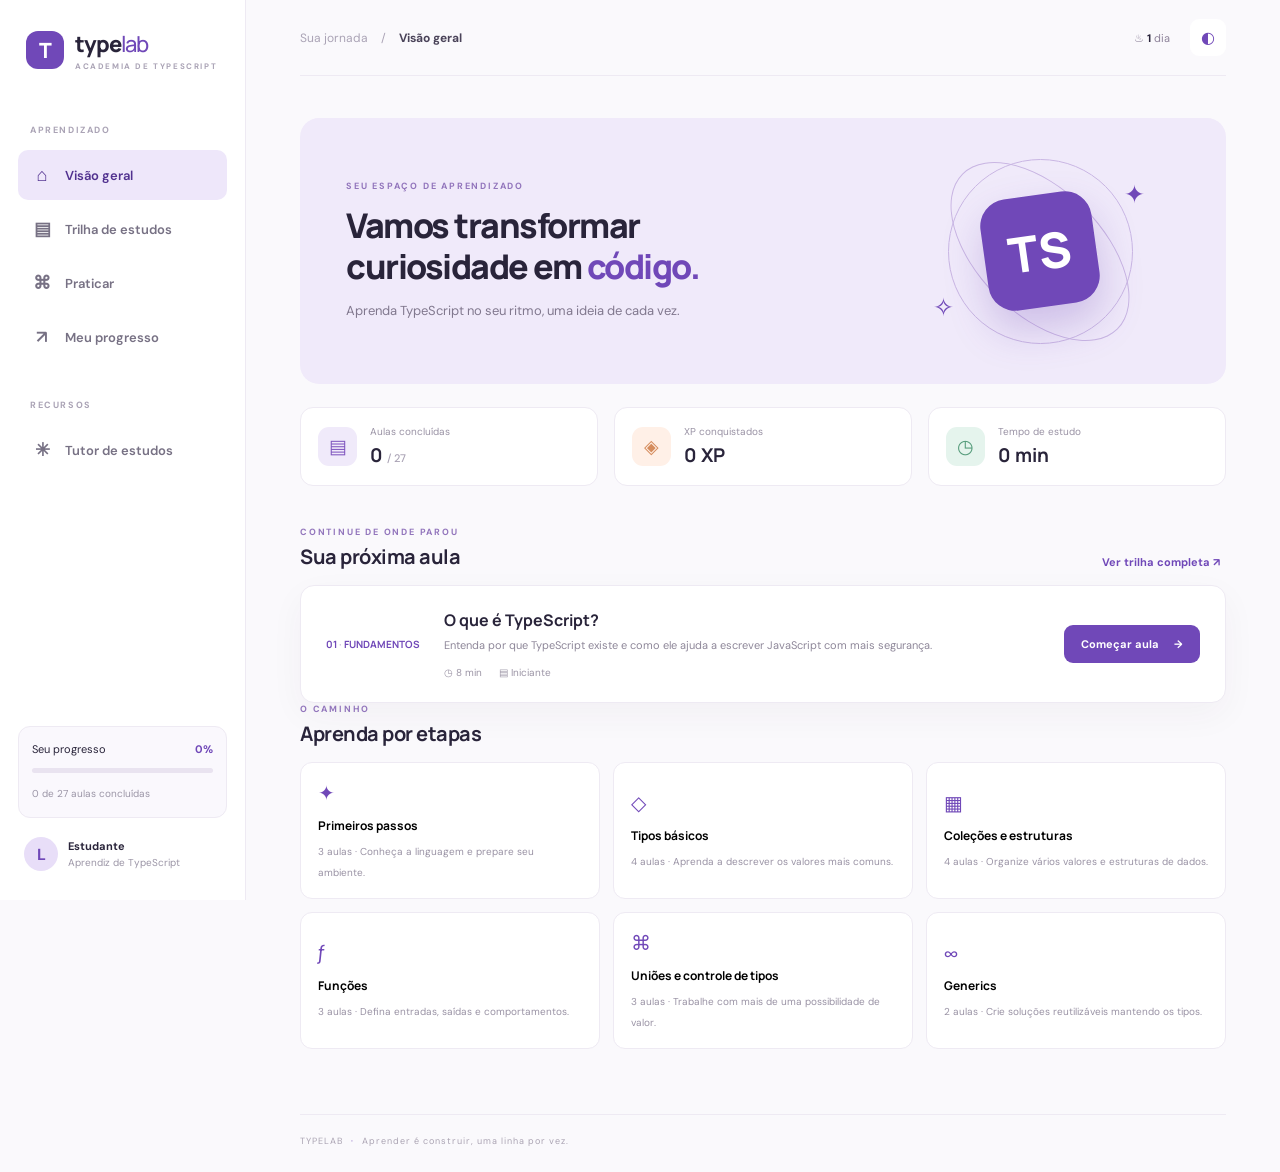
==== typelab/index.html @ 47ef9929 "Correct TypeLab lesson count" ====
<!doctype html>
<html lang="pt-BR">
<head>
<meta charset="utf-8">
<meta name="viewport" content="width=device-width,initial-scale=1">
<meta name="theme-color" content="#6d42b5">
<meta name="description" content="Aprenda TypeScript do zero com aulas, exemplos e exercícios práticos.">
<title>TypeLab — Aprenda TypeScript</title>
<link rel="preconnect" href="https://fonts.googleapis.com">
<link href="https://fonts.googleapis.com/css2?family=DM+Sans:wght@400;500;600;700&family=Manrope:wght@500;600;700;800&display=swap" rel="stylesheet">
<link rel="stylesheet" href="style.css">
</head>
<body>
<div class="app">
<aside class="sidebar" id="sidebar">
  <a class="brand" href="#"><span class="brand-mark">T</span><span>type<span class="brand-light">lab</span><small>ACADEMIA DE TYPESCRIPT</small></span></a>
  <div class="side-label">APRENDIZADO</div>
  <button class="nav active" data-view="home"><span>⌂</span> Visão geral</button>
  <button class="nav" data-view="course"><span>▤</span> Trilha de estudos</button>
  <button class="nav" data-view="practice"><span>⌘</span> Praticar</button>
  <button class="nav" data-view="progress"><span>↗</span> Meu progresso</button>
  <div class="side-label second">RECURSOS</div>
  <button class="nav" data-view="tutor"><span>✳</span> Tutor de estudos</button>
  <div class="sidebar-bottom"><div class="mini-progress"><div class="mini-top"><span>Seu progresso</span><b id="sidePercent">0%</b></div><div class="progress-track"><i id="sideBar"></i></div><small id="sideDone">0 de 28 aulas concluídas</small></div><div class="profile"><div class="avatar">L</div><div><b>Estudante</b><small>Aprendiz de TypeScript</small></div></div></div>
</aside>
<main class="main">
<header class="topbar"><button class="mobile-menu" id="menuBtn">☰</button><div class="crumb">Sua jornada <span>/</span> <b id="crumbName">Visão geral</b></div><div class="top-actions"><span class="streak">♨ <b id="streak">1</b> dia</span><button class="theme-btn" id="themeBtn" title="Alternar tema">◐</button></div></header>
<section class="view active" id="view-home">
  <div class="welcome"><div><div class="eyebrow">SEU ESPAÇO DE APRENDIZADO</div><h1>Vamos transformar<br>curiosidade em <em>código.</em></h1><p>Aprenda TypeScript no seu ritmo, uma ideia de cada vez.</p></div><div class="welcome-art"><div class="orbit orbit-one"></div><div class="orbit orbit-two"></div><div class="ts-logo">TS</div><span class="spark s1">✦</span><span class="spark s2">✧</span></div></div>
  <div class="stats"><article><span class="stat-icon lilac">▤</span><div><small>Aulas concluídas</small><strong id="statLessons">0 <i>/ 28</i></strong></div></article><article><span class="stat-icon peach">◈</span><div><small>XP conquistados</small><strong id="statXP">0 XP</strong></div></article><article><span class="stat-icon mint">◷</span><div><small>Tempo de estudo</small><strong id="statTime">0 min</strong></div></article></div>
  <div class="section-heading"><div><div class="eyebrow">CONTINUE DE ONDE PAROU</div><h2>Sua próxima aula</h2></div><button class="text-btn" data-go="course">Ver trilha completa ↗</button></div>
  <article class="continue-card"><div class="lesson-number">01 <span>·</span> FUNDAMENTOS</div><div class="continue-content"><h3>O que é TypeScript?</h3><p>Entenda por que TypeScript existe e como ele ajuda a escrever JavaScript com mais segurança.</p><div class="lesson-meta"><span>◷ 8 min</span><span>▤ Iniciante</span></div></div><button class="primary-btn" id="continueBtn">Começar aula <span>→</span></button></article>
  <div class="section-heading"><div><div class="eyebrow">O CAMINHO</div><h2>Aprenda por etapas</h2></div></div>
  <div class="path-grid" id="homeModules"></div>
</section>
<section class="view" id="view-course"><div class="page-heading"><div class="eyebrow">PLANO DE ESTUDOS</div><h1>Sua trilha de <em>TypeScript</em></h1><p>Do primeiro tipo até recursos avançados. Siga na ordem ou explore o que despertar sua curiosidade.</p></div><div id="moduleList" class="module-list"></div></section>
<section class="view" id="view-lesson"><button class="back-link" data-go="course">← Voltar para a trilha</button><div class="lesson-layout"><article class="lesson-main"><div class="eyebrow" id="lessonKicker"></div><h1 id="lessonTitle"></h1><div class="lesson-meta"><span id="lessonTime">◷ 8 min</span><span>▤ Aula guiada</span></div><div id="lessonBody" class="lesson-body"></div><div class="lesson-footer"><button class="secondary-btn" id="prevLesson">← Anterior</button><button class="primary-btn" id="finishLesson">Concluir aula <span>✓</span></button><button class="secondary-btn" id="nextLesson">Próxima →</button></div></article><aside class="lesson-aside"><b>Nesta aula</b><p>Leia com calma, teste os exemplos e faça o exercício ao final.</p><div class="aside-note"><span>✳</span><b>Dica de estudo</b><p>Não tente decorar tudo. Entenda o motivo de cada tipo e pratique com exemplos pequenos.</p></div></aside></div></section>
<section class="view" id="view-practice"><div class="page-heading"><div class="eyebrow">FIXE O CONHECIMENTO</div><h1>Hora de <em>praticar.</em></h1><p>Questões rápidas para conferir se os conceitos ficaram claros.</p></div><div class="practice-panel" id="practicePanel"></div></section>
<section class="view" id="view-progress"><div class="page-heading"><div class="eyebrow">SEU DESENVOLVIMENTO</div><h1>Pequenos passos,<br><em>grandes avanços.</em></h1><p>Seu histórico de aprendizado fica salvo neste navegador.</p></div><div class="progress-overview"><div class="big-progress"><div class="progress-ring" id="progressRing"><span id="progressNumber">0%</span></div><b>Trilha concluída</b><small id="progressLabel">0 de 24 aulas</small></div><div class="progress-details"><div><small>XP acumulados</small><strong id="progressXP">0</strong></div><div><small>Aulas finalizadas</small><strong id="progressLessons">0</strong></div><div><small>Questões respondidas</small><strong id="progressQuestions">0</strong></div></div></div><h2 class="subheading">Conquistas</h2><div class="badges" id="badges"></div></section>
<section class="view" id="view-tutor"><div class="page-heading"><div class="eyebrow">APOIO AO APRENDIZADO</div><h1>Seu espaço para <em>perguntar.</em></h1><p>Consulte explicações rápidas e exemplos sobre os assuntos do curso.</p></div><div class="tutor-box"><div class="tutor-head"><div class="tutor-avatar">✳</div><div><b>Assistente TypeLab</b><small>Ajuda de estudos · respostas locais</small></div><span class="online-dot"></span></div><div class="chat-messages" id="chatMessages"><div class="message bot">Oi! 👋 Sou seu apoio de estudos. Pergunte sobre tipos, funções, interfaces, generics ou qualquer assunto da trilha. Também posso explicar um exemplo passo a passo.</div></div><div class="suggestions"><button>O que é uma interface?</button><button>Qual a diferença entre any e unknown?</button><button>Explique generics</button></div><form id="chatForm" class="chat-form"><input id="chatInput" placeholder="Escreva sua dúvida..." autocomplete="off"><button class="primary-btn">Enviar ↑</button></form><small class="local-note">Esta versão responde com uma base de explicações integrada. Correção generativa de código por IA exige conectar um serviço de IA com chave privada em um backend.</small></div></section>
<footer>TYPELAB <span>·</span> Aprender é construir, uma linha por vez.</footer>
</main></div>
<script src="app.js"></script>
</body></html>
---- typelab/style.css ----
:root{--purple:#7048b8;--purple-dark:#51318f;--purple-soft:#eee7fa;--ink:#29243a;--muted:#827c91;--line:#eeeaf3;--paper:#fff;--bg:#faf9fc;--mint:#e5f4ed;--peach:#fff0e7;--shadow:0 12px 35px #3e24500b}*{box-sizing:border-box}body{margin:0;background:var(--bg);color:var(--ink);font-family:'DM Sans',sans-serif}button{font:inherit;cursor:pointer}.app{min-height:100vh}.sidebar{width:246px;background:#fff;border-right:1px solid var(--line);position:fixed;inset:0 auto 0 0;padding:29px 18px;display:flex;flex-direction:column;z-index:5}.brand{display:flex;align-items:center;gap:11px;text-decoration:none;color:var(--ink);font:800 22px Manrope;margin:0 0 53px 8px;letter-spacing:-1px}.brand-mark{width:38px;height:38px;border-radius:12px;background:var(--purple);color:#fff;display:grid;place-items:center;font:800 21px Manrope}.brand-light{color:var(--purple);font-weight:500}.brand small{display:block;font:700 8px 'DM Sans';letter-spacing:1.6px;color:#aaa3b5;margin-top:2px}.side-label{font-size:9px;letter-spacing:1.6px;color:#aaa3b5;font-weight:700;margin:0 0 12px 12px}.side-label.second{margin-top:35px}.nav{border:0;background:transparent;color:#777184;text-align:left;padding:13px 14px;border-radius:10px;font-size:13px;font-weight:600;margin:2px 0;display:flex;gap:13px;align-items:center}.nav span{font-size:18px;width:20px;text-align:center}.nav.active,.nav:hover{background:var(--purple-soft);color:var(--purple-dark)}.sidebar-bottom{margin-top:auto}.mini-progress{padding:15px 13px;background:#faf8fd;border:1px solid var(--line);border-radius:12px}.mini-top{display:flex;justify-content:space-between;font-size:11px}.mini-top b{color:var(--purple)}.progress-track{height:5px;background:#e9e3f0;border-radius:8px;margin:12px 0 8px;overflow:hidden}.progress-track i{height:100%;display:block;width:0;background:var(--purple);border-radius:8px}.mini-progress small,.profile small{font-size:10px;color:#9b95a6}.profile{display:flex;gap:10px;align-items:center;padding:19px 6px 0}.avatar{width:34px;height:34px;border-radius:50%;background:#e8def8;color:var(--purple);display:grid;place-items:center;font-weight:700}.profile b{font-size:11px;display:block}.profile small{display:block;margin-top:3px}.main{margin-left:246px;padding:0 54px;max-width:1600px}.topbar{height:76px;border-bottom:1px solid var(--line);display:flex;align-items:center;justify-content:space-between}.crumb{font-size:12px;color:#aaa3b5}.crumb span{padding:0 10px}.crumb b{color:#4a4359}.top-actions{display:flex;align-items:center;gap:20px}.streak{font-size:11px;color:#8d8299}.streak b{color:var(--ink)}.theme-btn,.mobile-menu{border:0;background:#fff;color:var(--purple);border-radius:9px;padding:8px 11px}.mobile-menu{display:none}.view{display:none;padding:42px 0 65px;animation:appear .25s ease}.view.active{display:block}@keyframes appear{from{opacity:0;transform:translateY(5px)}to{opacity:1;transform:none}}.welcome{min-height:260px;background:#f0eafa;border-radius:19px;padding:38px 46px;display:flex;align-items:center;justify-content:space-between;overflow:hidden;position:relative}.eyebrow{font-size:9px;font-weight:700;letter-spacing:1.8px;color:#9275bc}.welcome h1,.page-heading h1{font:800 34px/1.2 Manrope;letter-spacing:-1.5px;margin:13px 0}.welcome h1 em,.page-heading h1 em{color:var(--purple);font-style:normal}.welcome p,.page-heading p{font-size:13px;color:#81788e;margin:0;line-height:1.7}.welcome-art{width:230px;height:190px;position:relative;display:grid;place-items:center;margin-right:25px}.ts-logo{width:112px;height:112px;background:var(--purple);border-radius:27px;display:grid;place-items:center;color:white;font:800 49px Manrope;box-shadow:0 20px 40px #6d42b544;transform:rotate(-8deg);z-index:1}.orbit{position:absolute;border:1px solid #c9b6e3;border-radius:50%;width:185px;height:185px}.orbit-two{width:220px;height:125px;transform:rotate(45deg)}.spark{position:absolute;color:var(--purple);font-size:25px}.s1{right:10px;top:22px}.s2{left:8px;bottom:22px}.stats{display:grid;grid-template-columns:repeat(3,1fr);gap:16px;margin:23px 0 40px}.stats article{background:white;border:1px solid var(--line);border-radius:13px;padding:17px;display:flex;align-items:center;gap:13px}.stat-icon{width:39px;height:39px;border-radius:11px;display:grid;place-items:center;font-size:19px}.lilac{background:#f0eafa;color:#8057bf}.peach{background:var(--peach);color:#d58c5d}.mint{background:var(--mint);color:#549b7a}.stats small{font-size:10px;color:#9992a4;display:block;margin-bottom:4px}.stats strong{font:700 19px Manrope}.stats strong i{font:500 11px 'DM Sans';color:#aaa3b5}.section-heading{display:flex;align-items:end;justify-content:space-between;margin:0 0 15px}.section-heading h2,.subheading{font:700 20px Manrope;margin:5px 0 0;letter-spacing:-.5px}.text-btn,.back-link{border:0;background:none;color:var(--purple);font-size:11px;font-weight:700}.continue-card{background:#fff;border:1px solid var(--line);border-radius:14px;padding:23px 25px;display:flex;align-items:center;gap:24px;box-shadow:var(--shadow)}.lesson-number{font:700 10px Manrope;color:var(--purple);white-space:nowrap}.lesson-number span{color:#c4b6d7}.continue-content{flex:1}.continue-content h3{font:700 16px Manrope;margin:0 0 6px}.continue-content p{font-size:11px;color:#8e8799;margin:0 0 11px;line-height:1.6}.lesson-meta{display:flex;gap:17px;color:#9b94a5;font-size:10px}.primary-btn{border:0;background:var(--purple);color:white;padding:12px 17px;border-radius:9px;font-size:11px;font-weight:700;white-space:nowrap;transition:.2s}.primary-btn:hover{background:var(--purple-dark);transform:translateY(-1px)}.primary-btn span{margin-left:12px}.path-grid{display:grid;grid-template-columns:repeat(3,1fr);gap:13px}.path-card{background:white;border:1px solid var(--line);border-radius:12px;padding:17px;cursor:pointer;text-align:left;transition:.2s}.path-card:hover{border-color:#c8b4e4;transform:translateY(-2px)}.path-card .path-icon{font-size:20px;color:var(--purple)}.path-card b{display:block;font:700 12px Manrope;margin:11px 0 5px}.path-card small{font-size:10px;color:#9992a4}.page-heading{margin:5px 0 30px}.page-heading h1{font-size:36px}.module-list{display:grid;gap:12px}.module-card{background:white;border:1px solid var(--line);border-radius:13px;overflow:hidden}.module-head{display:flex;align-items:center;gap:15px;padding:18px 20px;cursor:pointer}.module-icon{width:40px;height:40px;background:var(--purple-soft);color:var(--purple);border-radius:11px;display:grid;place-items:center;font-size:18px}.module-head div:nth-child(2){flex:1}.module-head b{font:700 13px Manrope;display:block}.module-head small{font-size:10px;color:#9c95a6;display:block;margin-top:4px}.module-head .chevron{color:#9d91ad}.module-lessons{display:none;border-top:1px solid var(--line);padding:7px 13px}.module-card.open .module-lessons{display:block}.lesson-row{width:100%;border:0;background:white;display:flex;align-items:center;gap:12px;text-align:left;padding:12px;border-radius:8px}.lesson-row:hover{background:#faf8fd}.lesson-row .check{width:23px;height:23px;border:1px solid #ded7e8;border-radius:50%;display:grid;place-items:center;color:#fff;font-size:11px}.lesson-row.done .check{background:#6ba889;border-color:#6ba889}.lesson-row div{flex:1}.lesson-row b{font-size:11px;display:block}.lesson-row small{font-size:9px;color:#a19aaa}.lesson-row .row-arrow{color:#a99bb9}.lesson-layout{display:grid;grid-template-columns:minmax(0,1fr) 230px;gap:40px;margin-top:20px}.back-link{padding:0;margin-bottom:18px}.lesson-main{background:white;border:1px solid var(--line);border-radius:15px;padding:32px 36px}.lesson-main h1{font:800 29px Manrope;letter-spacing:-1px;margin:9px 0 12px}.lesson-body{font-size:13px;line-height:1.85;color:#625b70}.lesson-body h2{font:700 18px Manrope;color:var(--ink);margin:28px 0 8px}.lesson-body h3{font:700 14px Manrope;color:var(--ink);margin:20px 0 7px}.lesson-body p{margin:9px 0}.lesson-body ul{padding-left:20px}.lesson-body li{margin:5px 0}.code-box{background:#211c30;color:#e8def8;border-radius:10px;padding:17px 19px;margin:15px 0;font:12px/1.8 Consolas,monospace;overflow:auto;white-space:pre}.callout{padding:14px 16px;background:#f3eefb;border-left:3px solid var(--purple);border-radius:6px;margin:18px 0;color:#65547e}.lesson-footer{display:flex;align-items:center;justify-content:space-between;gap:8px;margin-top:30px}.secondary-btn{border:1px solid var(--line);background:white;color:#716a7f;border-radius:8px;padding:11px 13px;font-size:10px;font-weight:700}.lesson-aside{padding-top:10px;font-size:11px;color:#8b8497}.lesson-aside>b{color:var(--ink);font:700 13px Manrope}.aside-note{background:#f0eafa;border-radius:11px;padding:16px;margin-top:24px;color:#6e5b89}.aside-note span{font-size:20px;display:block;margin-bottom:8px}.aside-note b{font-size:11px}.aside-note p{line-height:1.6}.practice-panel{max-width:720px;background:white;border:1px solid var(--line);border-radius:15px;padding:27px}.question-count{font-size:10px;color:#998fa8}.question-text{font:700 19px/1.5 Manrope;margin:18px 0}.answers{display:grid;gap:9px}.answer{border:1px solid var(--line);background:white;text-align:left;border-radius:9px;padding:13px;font-size:12px;color:#625b70}.answer:hover{border-color:#bda6dd}.answer.correct{background:#edf8f1;border-color:#80bf98}.answer.wrong{background:#fff0ef;border-color:#e4a09a}.feedback{margin-top:15px;padding:13px;border-radius:8px;font-size:11px;line-height:1.6;display:none}.feedback.show{display:block}.progress-overview{background:white;border:1px solid var(--line);border-radius:15px;padding:28px;display:flex;align-items:center;gap:50px}.big-progress{display:grid;justify-items:center;gap:8px}.progress-ring{width:125px;height:125px;border-radius:50%;background:conic-gradient(var(--purple) 0deg,#eee9f3 0deg);display:grid;place-items:center;position:relative}.progress-ring:before{content:"";position:absolute;width:99px;height:99px;border-radius:50%;background:white}.progress-ring span{position:relative;font:800 25px Manrope;color:var(--purple)}.big-progress b{font:700 12px Manrope}.big-progress small{font-size:10px;color:#9c95a6}.progress-details{display:grid;grid-template-columns:repeat(3,1fr);gap:35px}.progress-details small{display:block;color:#9992a4;font-size:10px}.progress-details strong{font:800 25px Manrope;display:block;margin-top:7px}.subheading{margin:34px 0 14px}.badges{display:flex;gap:12px;flex-wrap:wrap}.badge{background:white;border:1px solid var(--line);border-radius:10px;padding:14px;min-width:135px}.badge span{font-size:21px}.badge b{display:block;font-size:10px;margin-top:7px}.badge small{font-size:9px;color:#a39baa}.badge.locked{opacity:.4;filter:grayscale(1)}.tutor-box{max-width:760px;background:white;border:1px solid var(--line);border-radius:15px;overflow:hidden}.tutor-head{padding:17px 20px;border-bottom:1px solid var(--line);display:flex;align-items:center;gap:11px}.tutor-avatar{width:36px;height:36px;border-radius:11px;background:var(--purple-soft);color:var(--purple);display:grid;place-items:center;font-size:19px}.tutor-head b{display:block;font-size:12px}.tutor-head small{font-size:9px;color:#9e97a8}.online-dot{width:7px;height:7px;background:#69b58b;border-radius:50%;margin-left:auto}.chat-messages{padding:22px;min-height:220px;max-height:390px;overflow:auto;display:flex;flex-direction:column;gap:12px}.message{max-width:85%;padding:12px 14px;border-radius:10px;font-size:11px;line-height:1.7}.message.bot{background:#f3eff9;color:#655b75;align-self:flex-start}.message.user{background:var(--purple);color:white;align-self:flex-end}.suggestions{display:flex;gap:8px;flex-wrap:wrap;padding:0 20px 16px}.suggestions button{border:1px solid #e9e2f2;background:white;border-radius:20px;padding:7px 10px;color:#8064a7;font-size:9px}.chat-form{display:flex;gap:9px;padding:15px 20px;border-top:1px solid var(--line)}.chat-form input{flex:1;min-width:0;border:1px solid var(--line);border-radius:8px;padding:12px;font:11px 'DM Sans';outline:none}.chat-form input:focus{border-color:#b59bd6}.local-note{display:block;padding:0 20px 16px;color:#aaa3b2;font-size:9px;line-height:1.5}footer{border-top:1px solid var(--line);padding:20px 0 25px;color:#aaa3b2;font-size:9px;letter-spacing:1px}footer span{color:var(--purple);padding:0 5px}.dark{--ink:#eeeaf6;--muted:#aaa1b7;--line:#393344;--paper:#282333;--bg:#1e1a27}.dark .sidebar,.dark .topbar,.dark .stats article,.dark .continue-card,.dark .path-card,.dark .module-card,.dark .module-lessons,.dark .lesson-row,.dark .lesson-main,.dark .practice-panel,.dark .progress-overview,.dark .badge,.dark .tutor-box,.dark .chat-form input,.dark .secondary-btn{background:#282333;color:var(--ink)}.dark .welcome,.dark .mini-progress,.dark .aside-note{background:#342b43}.dark .lesson-row:hover,.dark .answer{background:#302a3b;color:var(--ink)}.dark .progress-ring:before{background:#282333}.dark .theme-btn{background:#342b43}.dark .brand{color:var(--ink)}.dark .nav{color:#b9b0c8}.dark .nav.active{background:#423458}.dark .message.bot{background:#393146;color:#e2d9ef}.dark .chat-form input{border-color:#51475f}.dark .topbar{border-color:var(--line)}@media(max-width:1050px){.main{padding:0 30px}.sidebar{width:220px}.main{margin-left:220px}.lesson-layout{grid-template-columns:1fr}.lesson-aside{display:none}}@media(max-width:720px){.sidebar{transform:translateX(-100%);transition:.25s;box-shadow:10px 0 35px #21152a18}.sidebar.show{transform:translateX(0)}.main{margin-left:0;padding:0 18px}.topbar{height:62px}.mobile-menu{display:block}.crumb{font-size:10px}.view{padding:27px 0 45px}.welcome{padding:27px 23px;min-height:220px}.welcome h1{font-size:26px}.welcome p{max-width:220px;font-size:11px}.welcome-art{width:105px;height:130px;margin:0}.ts-logo{width:75px;height:75px;font-size:32px;border-radius:19px}.orbit{width:115px;height:115px}.orbit-two{width:130px;height:80px}.spark{font-size:17px}.stats{gap:7px;margin:13px 0 30px}.stats article{padding:11px 8px;gap:7px;align-items:flex-start;flex-direction:column}.stat-icon{width:29px;height:29px;font-size:14px}.stats small{font-size:9px}.stats strong{font-size:16px}.section-heading h2{font-size:17px}.continue-card{padding:17px;display:grid;grid-template-columns:1fr auto;gap:10px}.lesson-number{grid-column:1/-1}.continue-content h3{font-size:14px}.continue-content p{font-size:10px}.continue-card .primary-btn{grid-column:1/-1;width:100%}.path-grid{grid-template-columns:repeat(2,1fr);gap:8px}.path-card{padding:13px}.page-heading h1{font-size:29px}.page-heading p{font-size:11px}.module-head{padding:14px}.lesson-main{padding:23px 18px}.lesson-main h1{font-size:24px}.lesson-footer{flex-wrap:wrap}.lesson-footer .primary-btn{order:-1;width:100%}.progress-overview{padding:20px;gap:25px;flex-direction:column}.progress-details{gap:15px;width:100%;text-align:center}.progress-details strong{font-size:20px}.practice-panel{padding:20px}.chat-messages{padding:15px}.suggestions{padding:0 14px 14px}.chat-form{padding:12px}.chat-form .primary-btn{padding:10px}.top-actions{gap:8px}.streak{font-size:10px}}
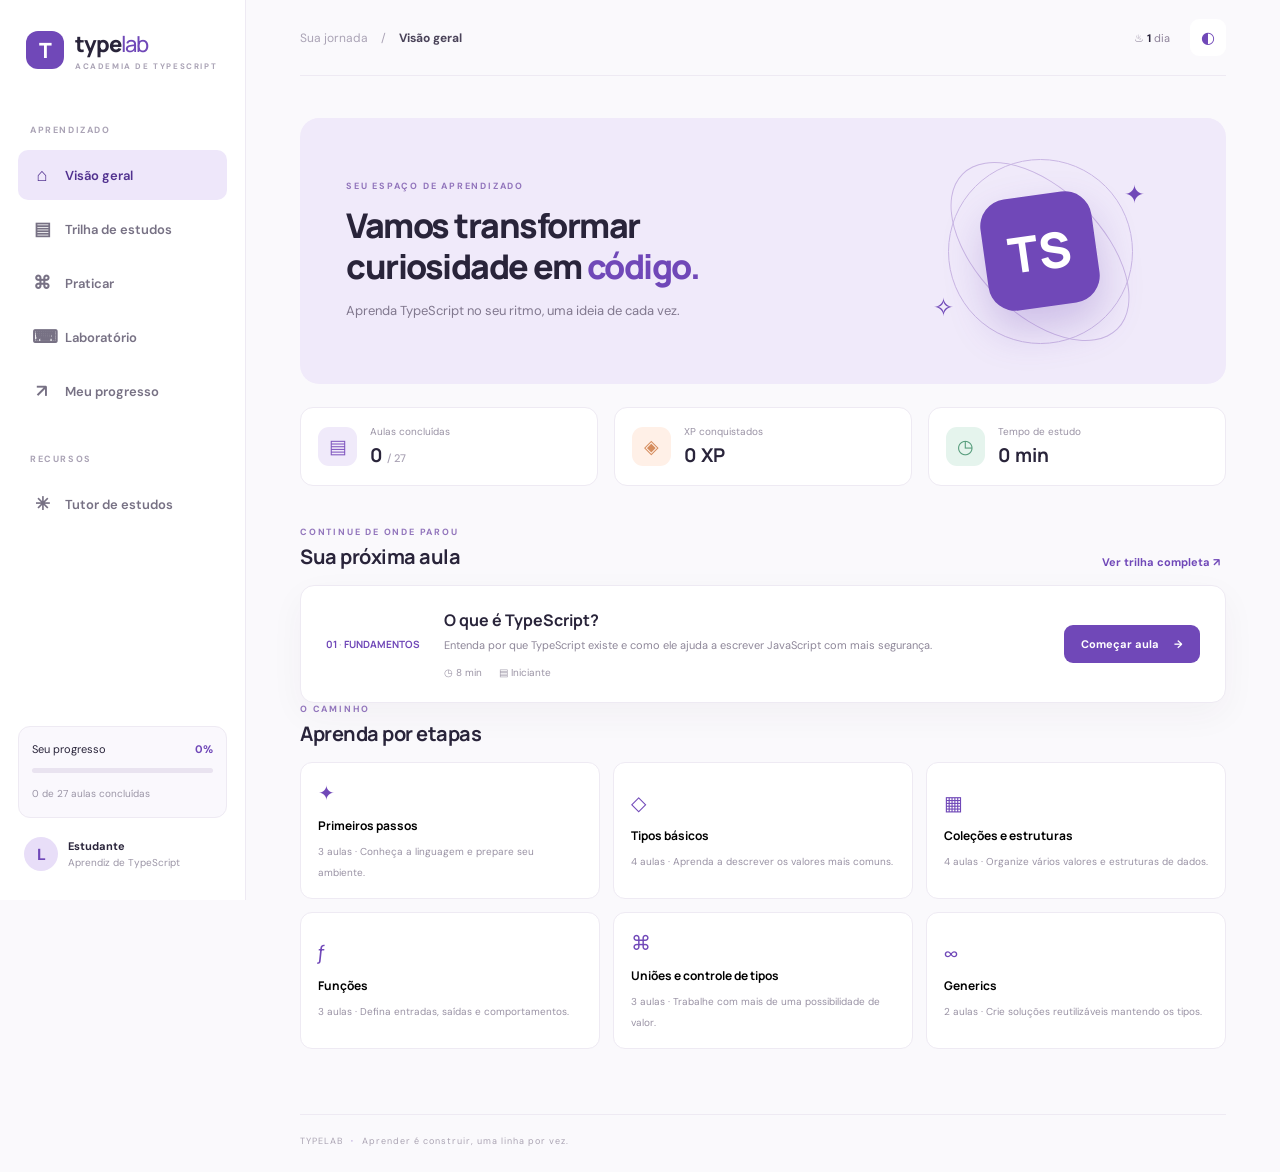
==== commit 74f2a086: "Add TypeScript code laboratory" ====
--- a/typelab/index.html
+++ b/typelab/index.html
@@ -18,6 +18,7 @@
   <button class="nav active" data-view="home"><span>⌂</span> Visão geral</button>
   <button class="nav" data-view="course"><span>▤</span> Trilha de estudos</button>
   <button class="nav" data-view="practice"><span>⌘</span> Praticar</button>
+  <button class="nav" data-view="lab"><span>⌨</span> Laboratório</button>
   <button class="nav" data-view="progress"><span>↗</span> Meu progresso</button>
   <div class="side-label second">RECURSOS</div>
   <button class="nav" data-view="tutor"><span>✳</span> Tutor de estudos</button>
@@ -36,6 +37,14 @@
 <section class="view" id="view-course"><div class="page-heading"><div class="eyebrow">PLANO DE ESTUDOS</div><h1>Sua trilha de <em>TypeScript</em></h1><p>Do primeiro tipo até recursos avançados. Siga na ordem ou explore o que despertar sua curiosidade.</p></div><div id="moduleList" class="module-list"></div></section>
 <section class="view" id="view-lesson"><button class="back-link" data-go="course">← Voltar para a trilha</button><div class="lesson-layout"><article class="lesson-main"><div class="eyebrow" id="lessonKicker"></div><h1 id="lessonTitle"></h1><div class="lesson-meta"><span id="lessonTime">◷ 8 min</span><span>▤ Aula guiada</span></div><div id="lessonBody" class="lesson-body"></div><div class="lesson-footer"><button class="secondary-btn" id="prevLesson">← Anterior</button><button class="primary-btn" id="finishLesson">Concluir aula <span>✓</span></button><button class="secondary-btn" id="nextLesson">Próxima →</button></div></article><aside class="lesson-aside"><b>Nesta aula</b><p>Leia com calma, teste os exemplos e faça o exercício ao final.</p><div class="aside-note"><span>✳</span><b>Dica de estudo</b><p>Não tente decorar tudo. Entenda o motivo de cada tipo e pratique com exemplos pequenos.</p></div></aside></div></section>
 <section class="view" id="view-practice"><div class="page-heading"><div class="eyebrow">FIXE O CONHECIMENTO</div><h1>Hora de <em>praticar.</em></h1><p>Questões rápidas para conferir se os conceitos ficaram claros.</p></div><div class="practice-panel" id="practicePanel"></div></section>
+<section class="view" id="view-lab"><div class="page-heading"><div class="eyebrow">MÃO NA MASSA</div><h1>Laboratório de <em>código.</em></h1><p>Escreva TypeScript, confira os tipos e veja o JavaScript gerado pelo compilador.</p></div><div class="lab-panel"><div class="lab-toolbar"><span>● inicio.ts</span><button class="primary-btn" id="checkCode">Verificar código →</button></div><textarea id="codeEditor" spellcheck="false" aria-label="Editor de TypeScript">let nome: string = "Lívia";
+let idade: number = 17;
+
+function apresentar(nome: string): string {
+  return "Olá, " + nome;
+}
+
+console.log(apresentar(nome));</textarea><div class="lab-result"><div><b>Verificação</b><span id="compileStatus">Pronto para verificar</span></div><pre id="compileOutput">Clique em “Verificar código” para analisar seu TypeScript.</pre></div><div class="lab-result"><div><b>JavaScript gerado</b><span>Saída do compilador</span></div><pre id="jsOutput">// O JavaScript aparecerá aqui.</pre></div><p class="lab-tip">Dica: experimente trocar <code>nome</code> por um número ou retornar um valor incompatível com o tipo <code>string</code>.</p></div></section>
 <section class="view" id="view-progress"><div class="page-heading"><div class="eyebrow">SEU DESENVOLVIMENTO</div><h1>Pequenos passos,<br><em>grandes avanços.</em></h1><p>Seu histórico de aprendizado fica salvo neste navegador.</p></div><div class="progress-overview"><div class="big-progress"><div class="progress-ring" id="progressRing"><span id="progressNumber">0%</span></div><b>Trilha concluída</b><small id="progressLabel">0 de 24 aulas</small></div><div class="progress-details"><div><small>XP acumulados</small><strong id="progressXP">0</strong></div><div><small>Aulas finalizadas</small><strong id="progressLessons">0</strong></div><div><small>Questões respondidas</small><strong id="progressQuestions">0</strong></div></div></div><h2 class="subheading">Conquistas</h2><div class="badges" id="badges"></div></section>
 <section class="view" id="view-tutor"><div class="page-heading"><div class="eyebrow">APOIO AO APRENDIZADO</div><h1>Seu espaço para <em>perguntar.</em></h1><p>Consulte explicações rápidas e exemplos sobre os assuntos do curso.</p></div><div class="tutor-box"><div class="tutor-head"><div class="tutor-avatar">✳</div><div><b>Assistente TypeLab</b><small>Ajuda de estudos · respostas locais</small></div><span class="online-dot"></span></div><div class="chat-messages" id="chatMessages"><div class="message bot">Oi! 👋 Sou seu apoio de estudos. Pergunte sobre tipos, funções, interfaces, generics ou qualquer assunto da trilha. Também posso explicar um exemplo passo a passo.</div></div><div class="suggestions"><button>O que é uma interface?</button><button>Qual a diferença entre any e unknown?</button><button>Explique generics</button></div><form id="chatForm" class="chat-form"><input id="chatInput" placeholder="Escreva sua dúvida..." autocomplete="off"><button class="primary-btn">Enviar ↑</button></form><small class="local-note">Esta versão responde com uma base de explicações integrada. Correção generativa de código por IA exige conectar um serviço de IA com chave privada em um backend.</small></div></section>
 <footer>TYPELAB <span>·</span> Aprender é construir, uma linha por vez.</footer>
